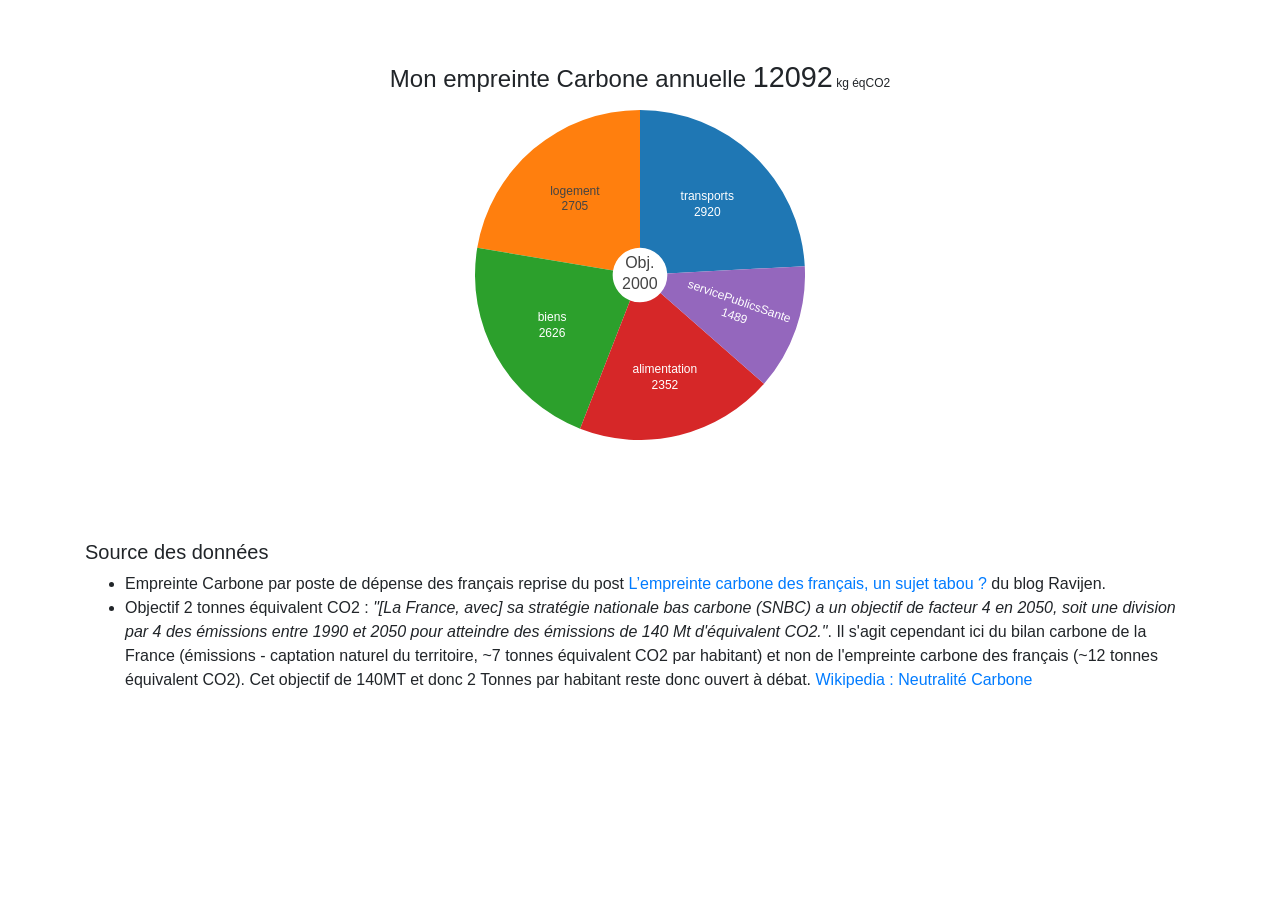
==== empreinteCO2/index.html @ 49e9bb31 "Clean, empreinteCO2 V1" ====
<!DOCTYPE html>
<html lang="fr">
  <head>
     <meta charset="utf-8">
     <meta name="viewport" content="width=device-width, initial-scale=1, shrink-to-fit=no">
     <title>Empreinte CO2</title>

    <link rel="stylesheet" href="./styles/vendors/bootstrap.min.css" >
    <script src="./scripts/vendors/jquery-3.4.0.min.js"></script>
    <script src="./scripts/vendors/bootstrap.bundle.min.js"></script>
    <script src="./scripts/vendors/plotly-latest.min.js"></script>
    <script src="./data/ravijen_2017.jsonld.js"></script>
    <script src="./data/mydata.jsonld.js"></script>
  </head>
<body>
  <div class="container-sm">
<h4 style="margin-bottom: 15px; margin-top: 60px; text-align: center;">Mon empreinte Carbone annuelle <span id="monTotal" style="font-size: 120%;"></span><span style="font-size: 50%;"> kg éqCO2</span></h2>

<!--
  <label for="transportsToday">Mes émissions transports aujourd'hui (g CO2): </label><input type="text" id="transportsToday" placeholder="200"><button type="submit" >Ok</button> -->


  <!--h2>Mon score CO2 : <span id="monTotal"></span></h2-->
  <!-- <h2></h2> -->
    <!-- https://fr.wikipedia.org/wiki/Neutralit%C3%A9_carbone#France -->
  <div id="ref" style="width: 330px;height: 330px;margin: auto;" ></div>
  <!-- <div id="my"></div> -->

  <!-- <table class="table table-striped">
    <thead class="thead-dark">
      <tr>
        <th>Catégorie</th>
        <th>Aujourd'hui</th>
        <th>Journalière</th>
        <th>Mensuelle</th>
        <th>Annuelle</th>
      </tr>
    </thead>
    <tbody>
    </tbody>
  </table> -->

  <h5 style="margin-top: 100px;">Source des données</h5>
  <ul>
  <li>Empreinte Carbone par poste de dépense des français reprise du post <a href="http://ravijen.fr/?p=440#rjb14">L’empreinte carbone des français, un sujet tabou ?</a> du blog Ravijen.</li>
  <li>Objectif 2 tonnes équivalent CO2 : <i>"[La France, avec] sa stratégie nationale bas carbone (SNBC) a un objectif de facteur 4 en 2050, soit une division par 4 des émissions entre 1990 et 2050 pour atteindre des émissions de 140 Mt d'équivalent CO2."</i>. Il s'agit cependant ici du bilan carbone de la France (émissions - captation naturel du territoire, ~7 tonnes équivalent CO2 par habitant) et non de l'empreinte carbone des français (~12 tonnes équivalent CO2). Cet objectif de 140MT et donc 2 Tonnes par habitant reste donc ouvert à débat. <a href="https://fr.wikipedia.org/wiki/Neutralit%C3%A9_carbone#France">Wikipedia : Neutralité Carbone</a></li>
  </div>
  <script src="./scripts/main.js"></script>
</body>
</html>
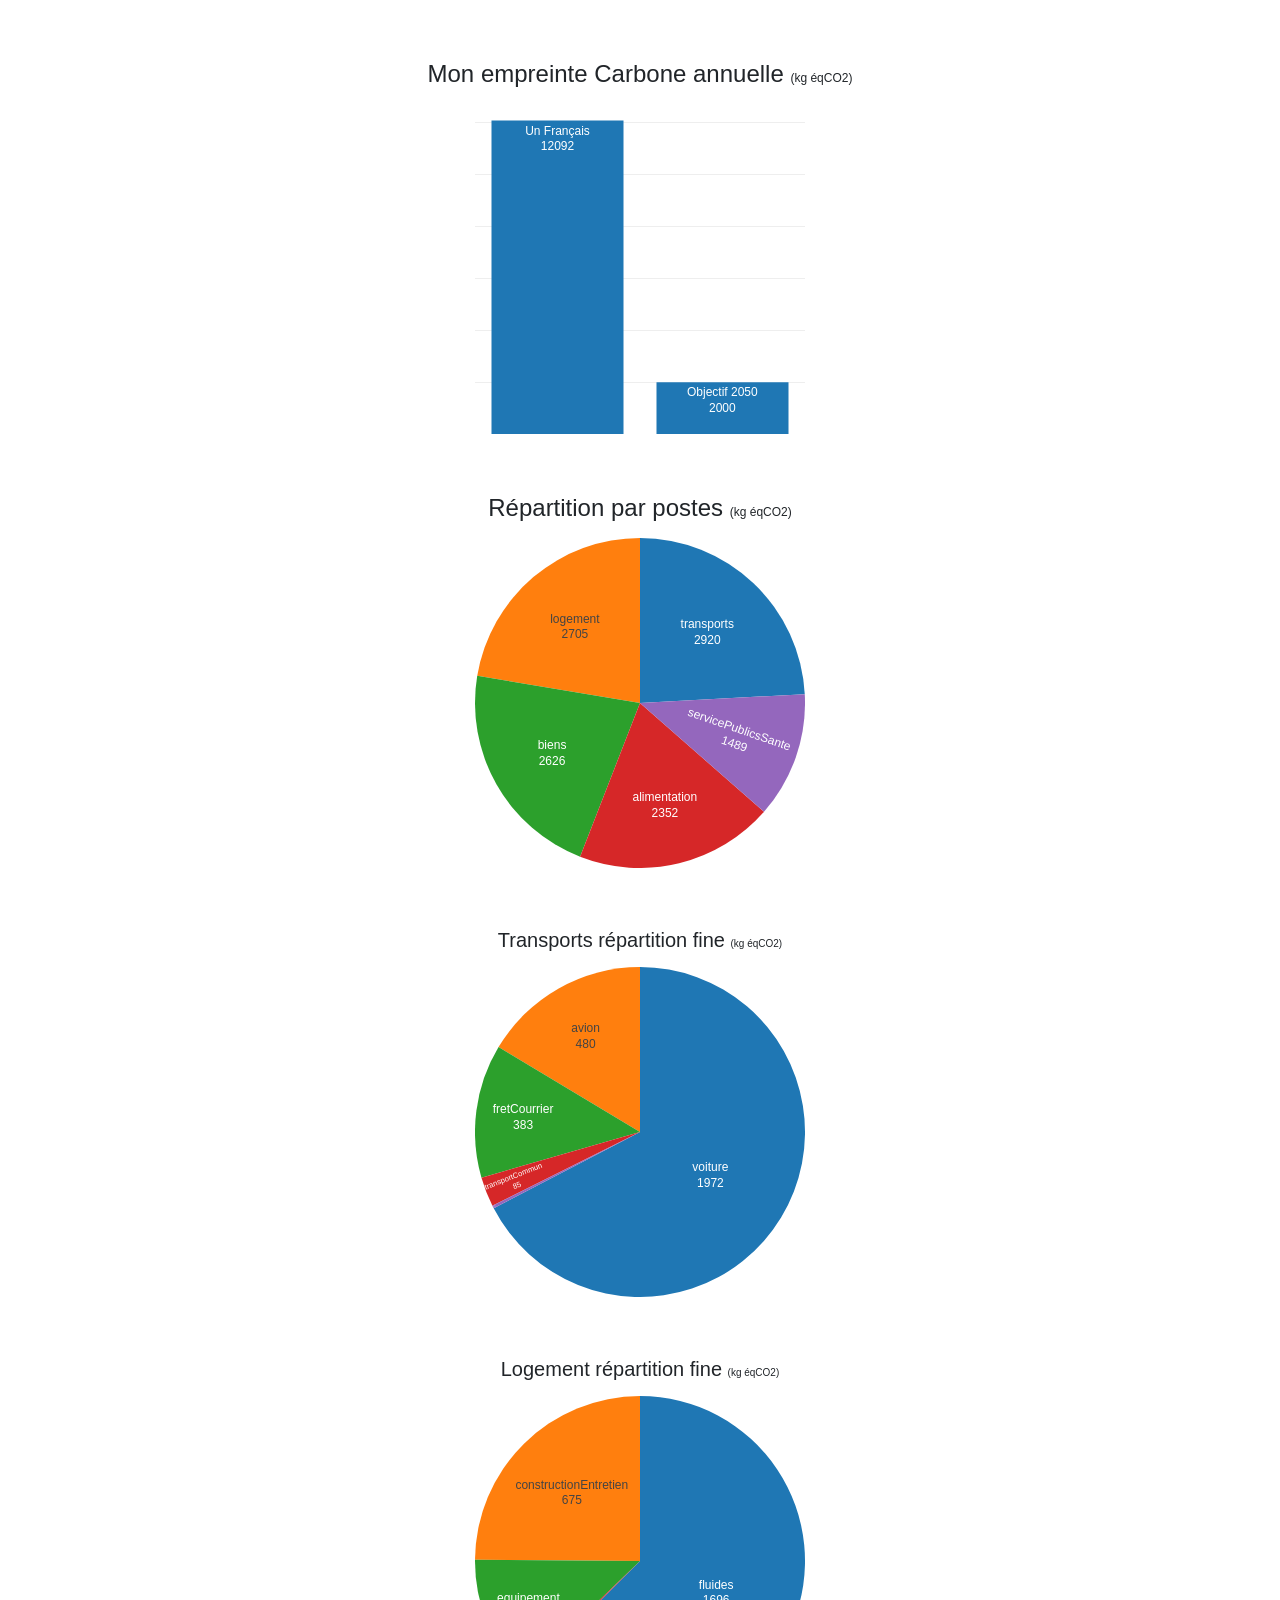
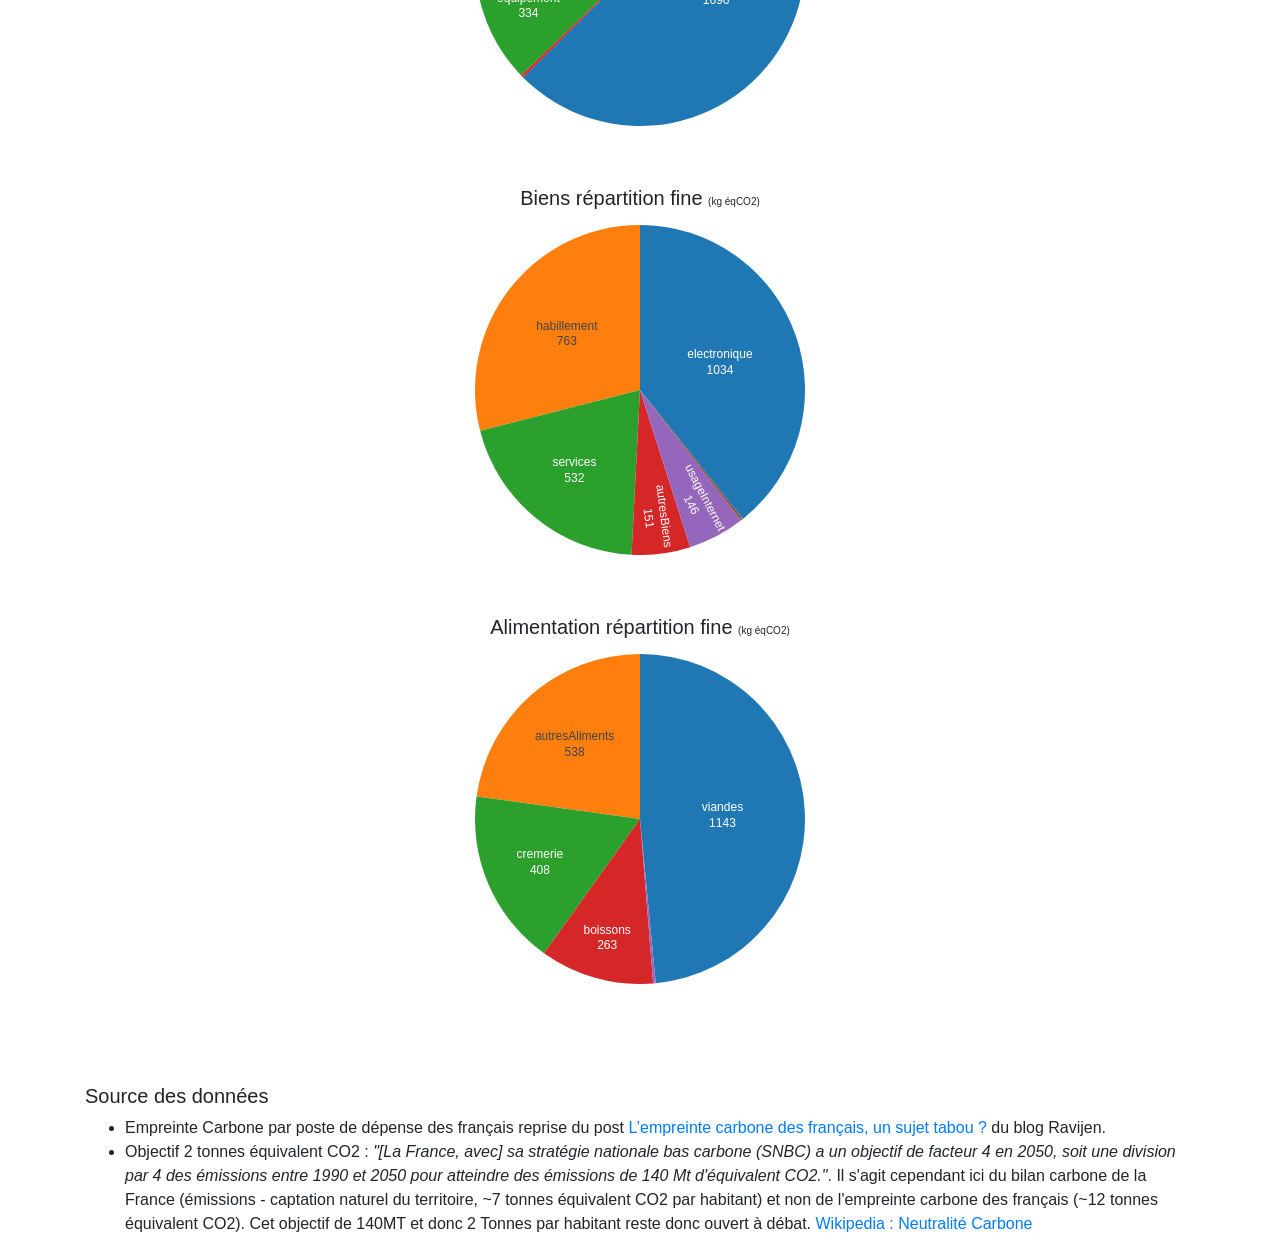
==== commit 582df365: "empreinteCo2 v0.2.0" ====
--- a/empreinteCO2/index.html
+++ b/empreinteCO2/index.html
@@ -11,34 +11,29 @@
     <script src="./scripts/vendors/plotly-latest.min.js"></script>
     <script src="./data/ravijen_2017.jsonld.js"></script>
     <script src="./data/mydata.jsonld.js"></script>
+    <script src="./scripts/usecases.js"></script>
+    <script src="./scripts/views.js"></script>
   </head>
 <body>
+
   <div class="container-sm">
-<h4 style="margin-bottom: 15px; margin-top: 60px; text-align: center;">Mon empreinte Carbone annuelle <span id="monTotal" style="font-size: 120%;"></span><span style="font-size: 50%;"> kg éqCO2</span></h2>
+      <h4 style="margin-bottom: 15px; margin-top: 60px; text-align: center;">Mon empreinte Carbone annuelle <span style="font-size: 50%;">(kg éqCO2)</span></h4>
+      <div id="objectivesGraph" style="width: 330px;height: 330px;margin: auto;" ></div>
 
-<!--
-  <label for="transportsToday">Mes émissions transports aujourd'hui (g CO2): </label><input type="text" id="transportsToday" placeholder="200"><button type="submit" >Ok</button> -->
+      <h4 style="margin-bottom: 15px; margin-top: 60px; text-align: center;">Répartition par postes <span style="font-size: 50%;">(kg éqCO2)</span></h4>
+      <div id="distributionGraph" style="width: 330px;height: 330px;margin: auto;" ></div>
 
+      <h5 style="margin-bottom: 15px; margin-top: 60px; text-align: center;">Transports répartition fine <span style="font-size: 50%;">(kg éqCO2)</span></h5>
+      <div id="transportsGraph" style="width: 330px;height: 330px;margin: auto;" ></div>
 
-  <!--h2>Mon score CO2 : <span id="monTotal"></span></h2-->
-  <!-- <h2></h2> -->
-    <!-- https://fr.wikipedia.org/wiki/Neutralit%C3%A9_carbone#France -->
-  <div id="ref" style="width: 330px;height: 330px;margin: auto;" ></div>
-  <!-- <div id="my"></div> -->
+      <h5 style="margin-bottom: 15px; margin-top: 60px; text-align: center;">Logement répartition fine <span style="font-size: 50%;">(kg éqCO2)</span></h5>
+      <div id="logementGraph" style="width: 330px;height: 330px;margin: auto;" ></div>
 
-  <!-- <table class="table table-striped">
-    <thead class="thead-dark">
-      <tr>
-        <th>Catégorie</th>
-        <th>Aujourd'hui</th>
-        <th>Journalière</th>
-        <th>Mensuelle</th>
-        <th>Annuelle</th>
-      </tr>
-    </thead>
-    <tbody>
-    </tbody>
-  </table> -->
+      <h5 style="margin-bottom: 15px; margin-top: 60px; text-align: center;">Biens répartition fine <span style="font-size: 50%;">(kg éqCO2)</span></h5>
+      <div id="biensGraph" style="width: 330px;height: 330px;margin: auto;" ></div>
+
+      <h5 style="margin-bottom: 15px; margin-top: 60px; text-align: center;">Alimentation répartition fine <span style="font-size: 50%;">(kg éqCO2)</span></h5>
+      <div id="alimentationGraph" style="width: 330px;height: 330px;margin: auto;" ></div>
 
   <h5 style="margin-top: 100px;">Source des données</h5>
   <ul>
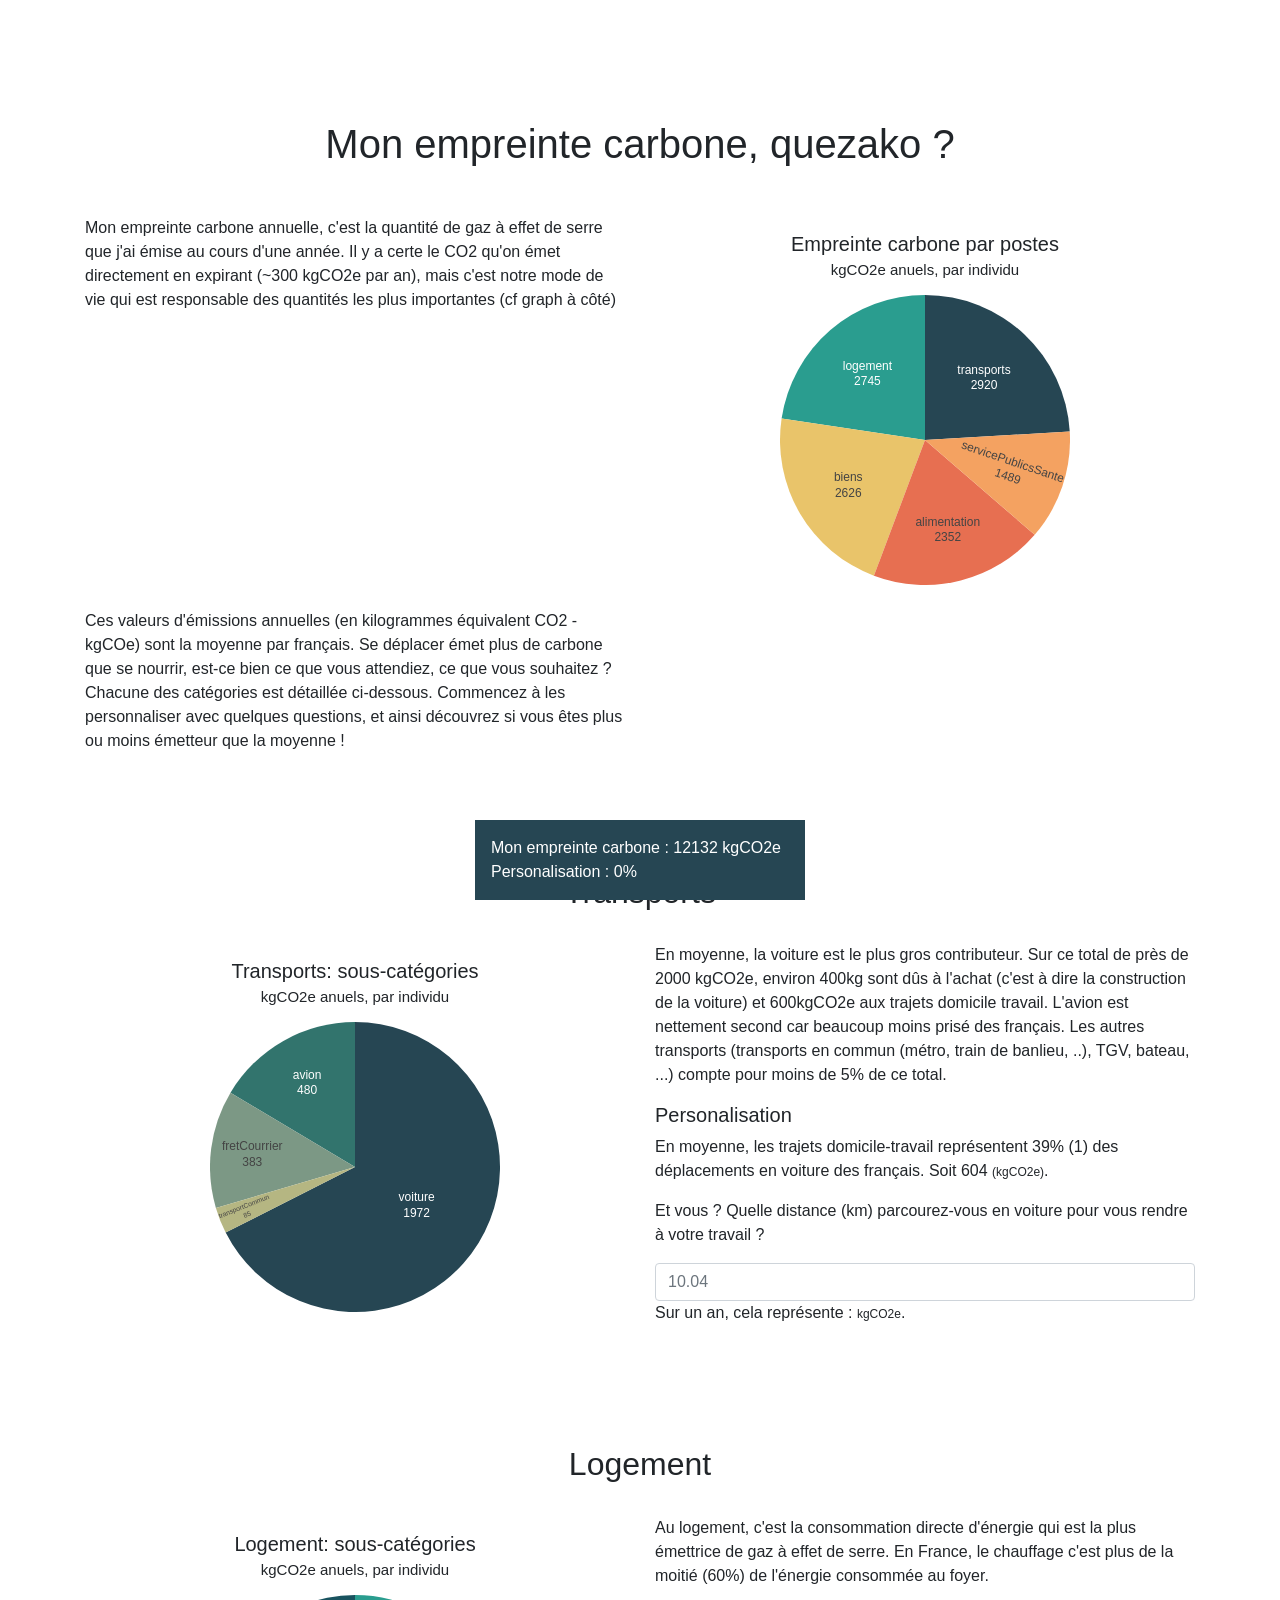
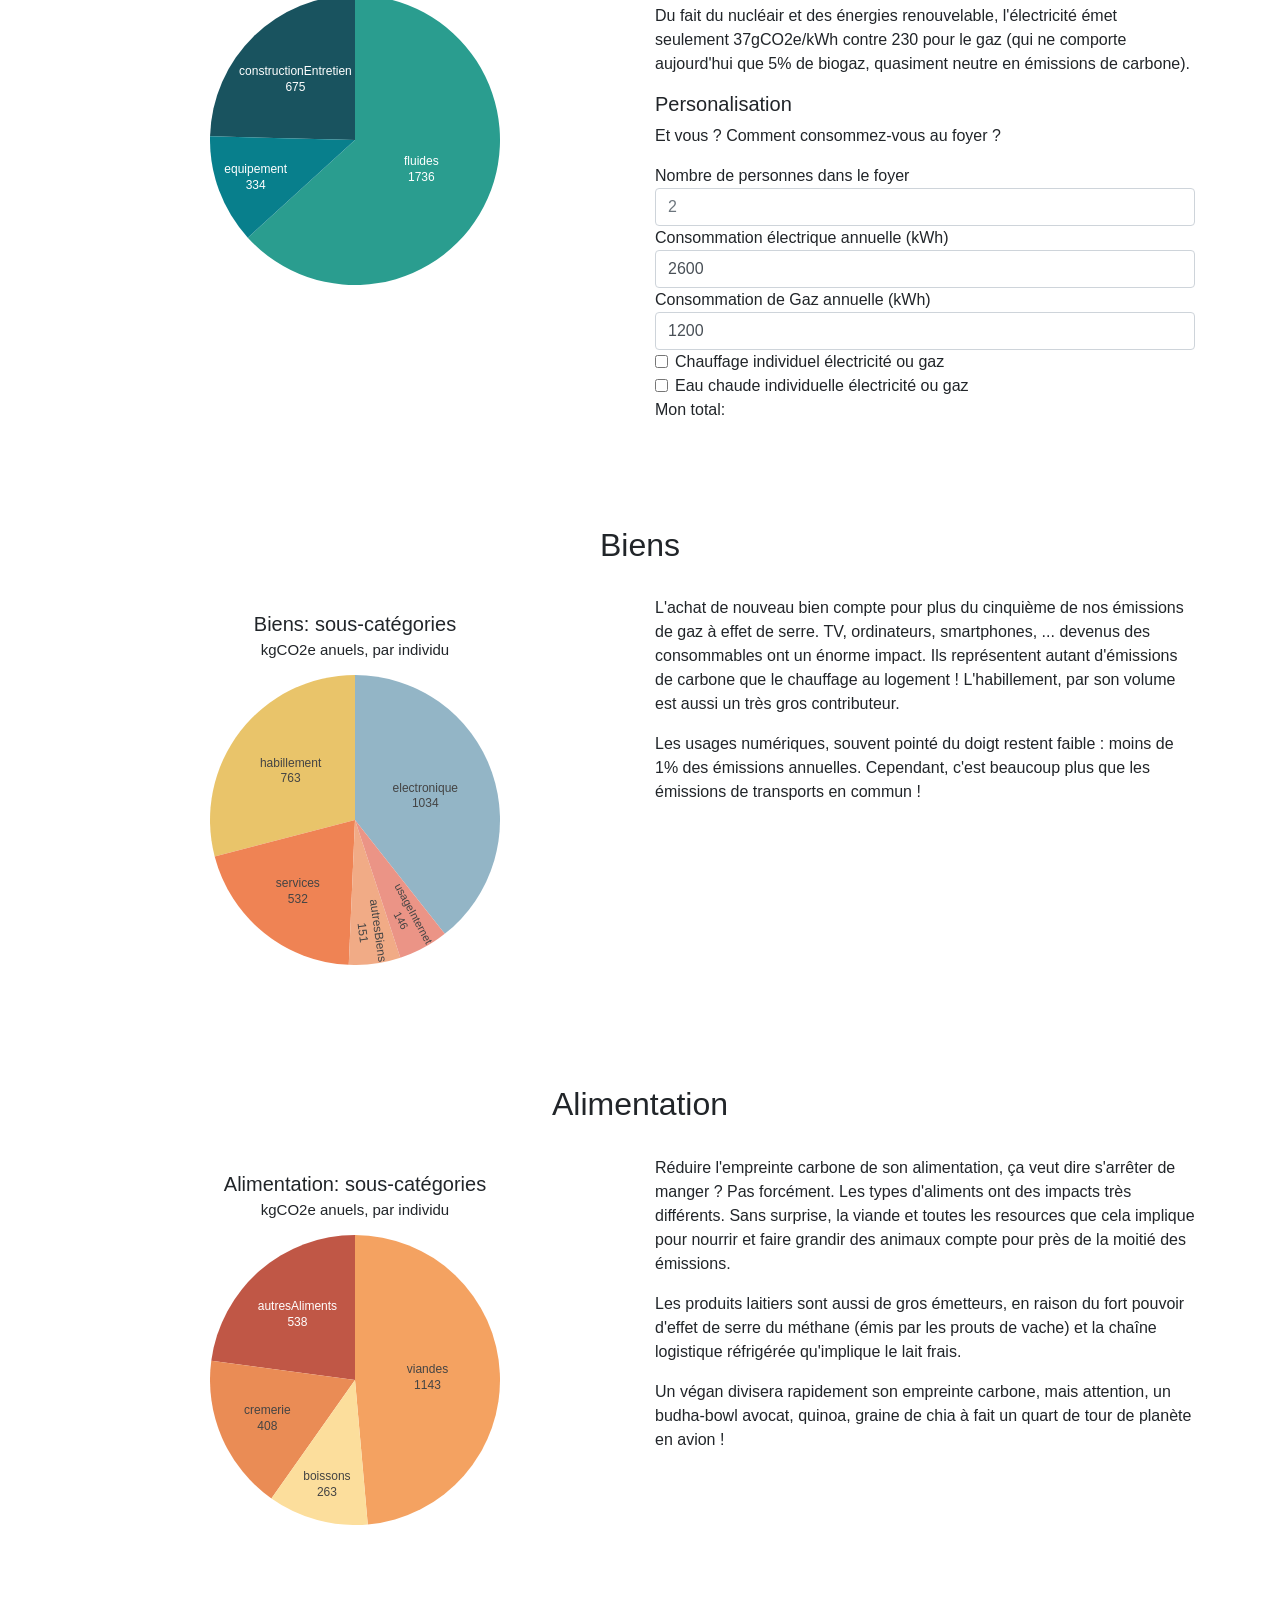
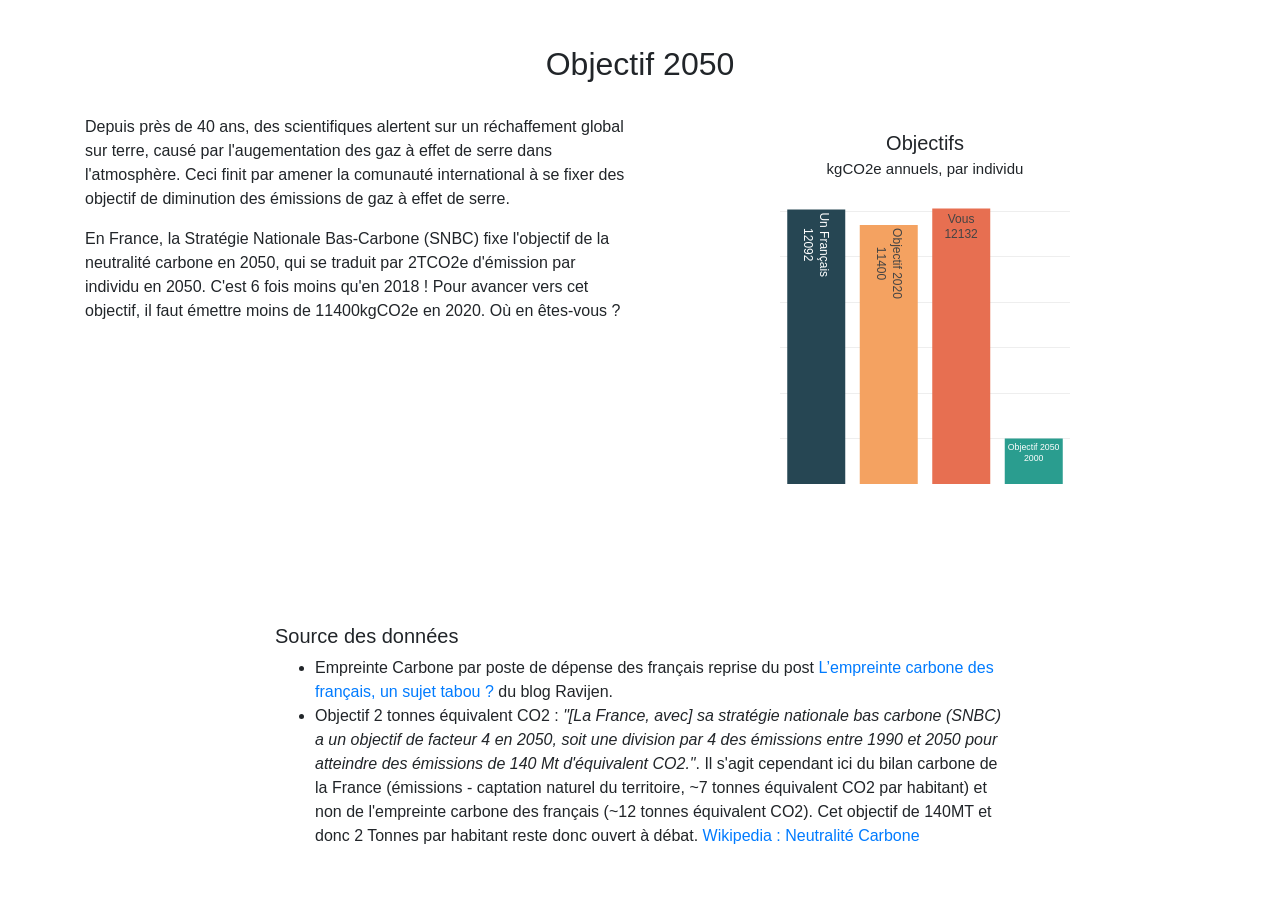
==== commit a6633631: "empreinteCO2 v0.2.0" ====
--- a/empreinteCO2/index.html
+++ b/empreinteCO2/index.html
@@ -6,40 +6,181 @@
      <title>Empreinte CO2</title>
 
     <link rel="stylesheet" href="./styles/vendors/bootstrap.min.css" >
+    <style>
+      .category-title {
+        margin-top: 5rem;
+        margin-bottom: 2rem;
+      }
+    </style>
     <script src="./scripts/vendors/jquery-3.4.0.min.js"></script>
     <script src="./scripts/vendors/bootstrap.bundle.min.js"></script>
     <script src="./scripts/vendors/plotly-latest.min.js"></script>
+
     <script src="./data/ravijen_2017.jsonld.js"></script>
     <script src="./data/mydata.jsonld.js"></script>
     <script src="./scripts/usecases.js"></script>
-    <script src="./scripts/views.js"></script>
+    <script src="./scripts/stylehelper.js"></script>
+
+
+    <script src="./scripts/vendors/vue.js"></script>
+    <script src="./scripts/views/plotly_graph.js"></script>
+    <script src="./scripts/views/main_categories_graph.js"></script>
+    <script src="./scripts/views/categories_graph.js"></script>
+    <script src="./scripts/views/objectives_graph.js"></script>
+    <script src="./scripts/views/customize_work_home.js"></script>
+    <script src="./scripts/views/customize_energy_annual.js"></script>
+    <script src="./scripts/views/customize_food_weekly.js"></script>
+    <script src="./scripts/views/my_carbon_footprint.js"></script>
   </head>
 <body>
+  <div class="container-sm" id="app">
+    <div class="row my-4">
+      <div class="col-12 my-3">
+        <h1 class="text-center category-title">Mon empreinte carbone, quezako ?</h1>
+      </div>
+      <div class="col-md-6">
+        <p>Mon empreinte carbone annuelle, c'est la quantité de gaz à effet de serre que j'ai émise au cours d'une année.
+        Il y a certe le CO2 qu'on émet directement en expirant (~300 kgCO2e par an), mais c'est notre mode de vie qui est responsable des quantités les plus importantes (cf graph à côté)</p>
+      </div>
+      <div class="col-md-6 my-3">
+        <graph-main-categories></graph-main-categories>
+      </div>
+      <div class="col-md-6 mt-2">
+        <p>Ces valeurs d'émissions annuelles (en kilogrammes équivalent CO2 - kgCOe) sont la moyenne par français.
+          Se déplacer émet plus de carbone que se nourrir, est-ce bien ce que vous attendiez, ce que vous souhaitez ? Chacune des catégories est détaillée ci-dessous.
+          Commencez à les personnaliser avec quelques questions, et ainsi découvrez si vous êtes plus ou moins émetteur que la moyenne !
+        </p>
+      </div>
+    </div>
 
-  <div class="container-sm">
-      <h4 style="margin-bottom: 15px; margin-top: 60px; text-align: center;">Mon empreinte Carbone annuelle <span style="font-size: 50%;">(kg éqCO2)</span></h4>
-      <div id="objectivesGraph" style="width: 330px;height: 330px;margin: auto;" ></div>
+    <div class="row my-4">
+      <div class="col-12">
+        <h2 class="text-center category-title">Transports</h3>
+      </div>
+      <div class="col-md-6 my-3">
+        <graph-categories v-bind:item="subItems[0]"></graph-categories>
+      </div>
+      <div class="col-md-6">
+        <p>En moyenne, la voiture est le plus gros contributeur. Sur ce total de près de 2000 kgCO2e, environ 400kg sont dûs à l'achat (c'est à dire la construction de la voiture) et 600kgCO2e aux trajets domicile travail.
+          L'avion est nettement second car beaucoup moins prisé des français. Les autres transports (transports en commun (métro, train de banlieu, ..), TGV, bateau, ...) compte pour moins de 5% de ce total.</p>
+        <customize-work-home></customize-work-home>
+      </div>
+    </div>
 
-      <h4 style="margin-bottom: 15px; margin-top: 60px; text-align: center;">Répartition par postes <span style="font-size: 50%;">(kg éqCO2)</span></h4>
-      <div id="distributionGraph" style="width: 330px;height: 330px;margin: auto;" ></div>
+    <div class="row my-4">
+      <div class="col-12">
+        <h2 class="text-center category-title">Logement</h3>
+      </div>
+      <div class="col-md-6 my-3">
+        <graph-categories v-bind:item="subItems[1]"></graph-categories>
+      </div>
+      <div class="col-md-6">
+        <p>Au logement, c'est la consommation directe d'énergie qui est la plus émettrice de gaz à effet de serre. En France, le chauffage c'est plus de la moitié (60%) de l'énergie consommée au foyer.</p>
+        <p>
+          Du fait du nucléair et des énergies renouvelable, l'électricité émet seulement 37gCO2e/kWh contre 230 pour le gaz (qui ne comporte aujourd'hui que 5% de biogaz, quasiment neutre en émissions de carbone).
+        </p>
+        <customize-energy-annual></customize-energy-annual>
+      </div>
+    </div>
+    <div class="row my-4">
+      <div class="col-12">
+        <h2 class="text-center category-title">Biens</h3>
+      </div>
+      <div class="col-md-6 my-3">
+        <graph-categories v-bind:item="subItems[2]"></graph-categories>
+      </div>
+      <div class="col-md-6">
+        <p>L'achat de nouveau bien compte pour plus du cinquième de nos émissions de gaz à effet de serre. TV, ordinateurs, smartphones, ... devenus des consommables ont un énorme impact. Ils représentent autant d'émissions de carbone que le chauffage au logement !
+        L'habillement, par son volume est aussi un très gros contributeur.</p>
+        <p>Les usages numériques, souvent pointé du doigt restent faible : moins de 1% des émissions annuelles. Cependant, c'est beaucoup plus que les émissions de transports en commun !</p>
+      </div>
+    </div>
 
-      <h5 style="margin-bottom: 15px; margin-top: 60px; text-align: center;">Transports répartition fine <span style="font-size: 50%;">(kg éqCO2)</span></h5>
-      <div id="transportsGraph" style="width: 330px;height: 330px;margin: auto;" ></div>
+    <div class="row my-4">
+      <div class="col-12">
+        <h2 class="text-center category-title">Alimentation</h3>
+      </div>
+      <div class="col-md-6 my-3">
+        <graph-categories v-bind:item="subItems[3]"></graph-categories>
+      </div>
+      <div class="col-md-6">
+        <p>Réduire l'empreinte carbone de son alimentation, ça veut dire s'arrêter de manger ? Pas forcément. Les types d'aliments ont des impacts très différents. Sans surprise, la viande et toutes les resources que cela implique pour nourrir et faire grandir des animaux compte pour près de la moitié des émissions. </p>
+        <p>Les produits laitiers sont aussi de gros émetteurs, en raison du fort pouvoir d'effet de serre du méthane (émis par les prouts de vache) et la chaîne logistique réfrigérée qu'implique le lait frais.</p>
+        <p>Un végan divisera rapidement son empreinte carbone, mais attention, un budha-bowl avocat, quinoa, graine de chia à fait un quart de tour de planète en avion !
+        <!-- <customize-food-weekly></customize-food-weekly> -->
+      </div>
+    </div>
 
-      <h5 style="margin-bottom: 15px; margin-top: 60px; text-align: center;">Logement répartition fine <span style="font-size: 50%;">(kg éqCO2)</span></h5>
-      <div id="logementGraph" style="width: 330px;height: 330px;margin: auto;" ></div>
+    <div class="row my-4">
+      <div class="col-12">
+        <h2 class="text-center category-title">Objectif 2050</h3>
+      </div>
+      <div class="col-md-6">
+        <p>Depuis près de 40 ans, des scientifiques alertent sur un réchaffement global sur terre, causé par l'augementation des gaz à effet de serre dans l'atmosphère. Ceci finit par amener la comunauté international à se fixer des objectif de diminution des émissions de gaz à effet de serre.</p>
+        <p>En France, la Stratégie Nationale Bas-Carbone (SNBC) fixe l'objectif de la neutralité carbone en 2050, qui se traduit par 2TCO2e d'émission par individu en 2050. C'est 6 fois moins qu'en 2018 ! Pour avancer vers cet objectif, il faut émettre moins de 11400kgCO2e en 2020. Où en êtes-vous ?</p>
+      </div>
+      <div class="col-md-6 my-3">
+        <graph-objectives></graph-objectives>
+      </div>
+    </div>
 
-      <h5 style="margin-bottom: 15px; margin-top: 60px; text-align: center;">Biens répartition fine <span style="font-size: 50%;">(kg éqCO2)</span></h5>
-      <div id="biensGraph" style="width: 330px;height: 330px;margin: auto;" ></div>
+    <div class="row mt-4 mb-5">
+      <div class="col-md-2"></div>
+      <div class="col-md-8">
+        <h5 style="margin-top: 100px;">Source des données</h5>
 
-      <h5 style="margin-bottom: 15px; margin-top: 60px; text-align: center;">Alimentation répartition fine <span style="font-size: 50%;">(kg éqCO2)</span></h5>
-      <div id="alimentationGraph" style="width: 330px;height: 330px;margin: auto;" ></div>
+        <!-- TODO FAQ :
+        * empreinte carbone VS bilan carbone.
+        * kgEqCO2, méthane, ...
+        * http://www.carbone4.com/wp-content/uploads/2019/06/Publication-Carbone-4-Faire-sa-part-pouvoir-responsabilite-climat.pdf
+      -->
+        <ul>
+          <li>Empreinte Carbone par poste de dépense des français reprise du post <a href="http://ravijen.fr/?p=440#rjb14">L’empreinte carbone des français, un sujet tabou ?</a> du blog Ravijen.</li>
+          <li>Objectif 2 tonnes équivalent CO2 : <i>"[La France, avec] sa stratégie nationale bas carbone (SNBC) a un objectif de facteur 4 en 2050, soit une division par 4 des émissions entre 1990 et 2050 pour atteindre des émissions de 140 Mt d'équivalent CO2."</i>. Il s'agit cependant ici du bilan carbone de la France (émissions - captation naturel du territoire, ~7 tonnes équivalent CO2 par habitant) et non de l'empreinte carbone des français (~12 tonnes équivalent CO2). Cet objectif de 140MT et donc 2 Tonnes par habitant reste donc ouvert à débat. <a href="https://fr.wikipedia.org/wiki/Neutralit%C3%A9_carbone#France">Wikipedia : Neutralité Carbone</a></li>
+        </ul>
+      </div>
+      <div class="col-md-2"></div>
+    </div>
 
-  <h5 style="margin-top: 100px;">Source des données</h5>
-  <ul>
-  <li>Empreinte Carbone par poste de dépense des français reprise du post <a href="http://ravijen.fr/?p=440#rjb14">L’empreinte carbone des français, un sujet tabou ?</a> du blog Ravijen.</li>
-  <li>Objectif 2 tonnes équivalent CO2 : <i>"[La France, avec] sa stratégie nationale bas carbone (SNBC) a un objectif de facteur 4 en 2050, soit une division par 4 des émissions entre 1990 et 2050 pour atteindre des émissions de 140 Mt d'équivalent CO2."</i>. Il s'agit cependant ici du bilan carbone de la France (émissions - captation naturel du territoire, ~7 tonnes équivalent CO2 par habitant) et non de l'empreinte carbone des français (~12 tonnes équivalent CO2). Cet objectif de 140MT et donc 2 Tonnes par habitant reste donc ouvert à débat. <a href="https://fr.wikipedia.org/wiki/Neutralit%C3%A9_carbone#France">Wikipedia : Neutralité Carbone</a></li>
+    <div class="fixed-bottom mx-auto" style="width: 330px;">
+     <!-- position: absolute; bottom: 0px; left: 50%; margin-left: -125px;" -->
+        <my-carbon-footprint></my-carbon-footprint>
+    </div>
+
   </div>
-  <script src="./scripts/main.js"></script>
+
+  <script>
+      var app = new Vue({
+        el: "#app",
+        data: {
+          subItems: [
+            {
+              title: "Transports",
+              tag: 'transportGraph',
+              refCategory: refData.transports,
+              userCategory: usrData.transports,
+            },
+            {
+              title: "Logement",
+              tag: 'logementGraph',
+              refCategory: refData.logement,
+              userCategory: usrData.logement,
+            },
+            {
+              title: "Biens",
+              tag: 'bienGraph',
+              refCategory: refData.biens,
+              userCategory: usrData.biens,
+            },
+            {
+              title: "Alimentation",
+              tag: 'alimentationGraph',
+              refCategory: refData.alimentation,
+              userCategory: usrData.alimentation,
+            },
+          ]
+        }
+    })
+    </script>
 </body>
 </html>
